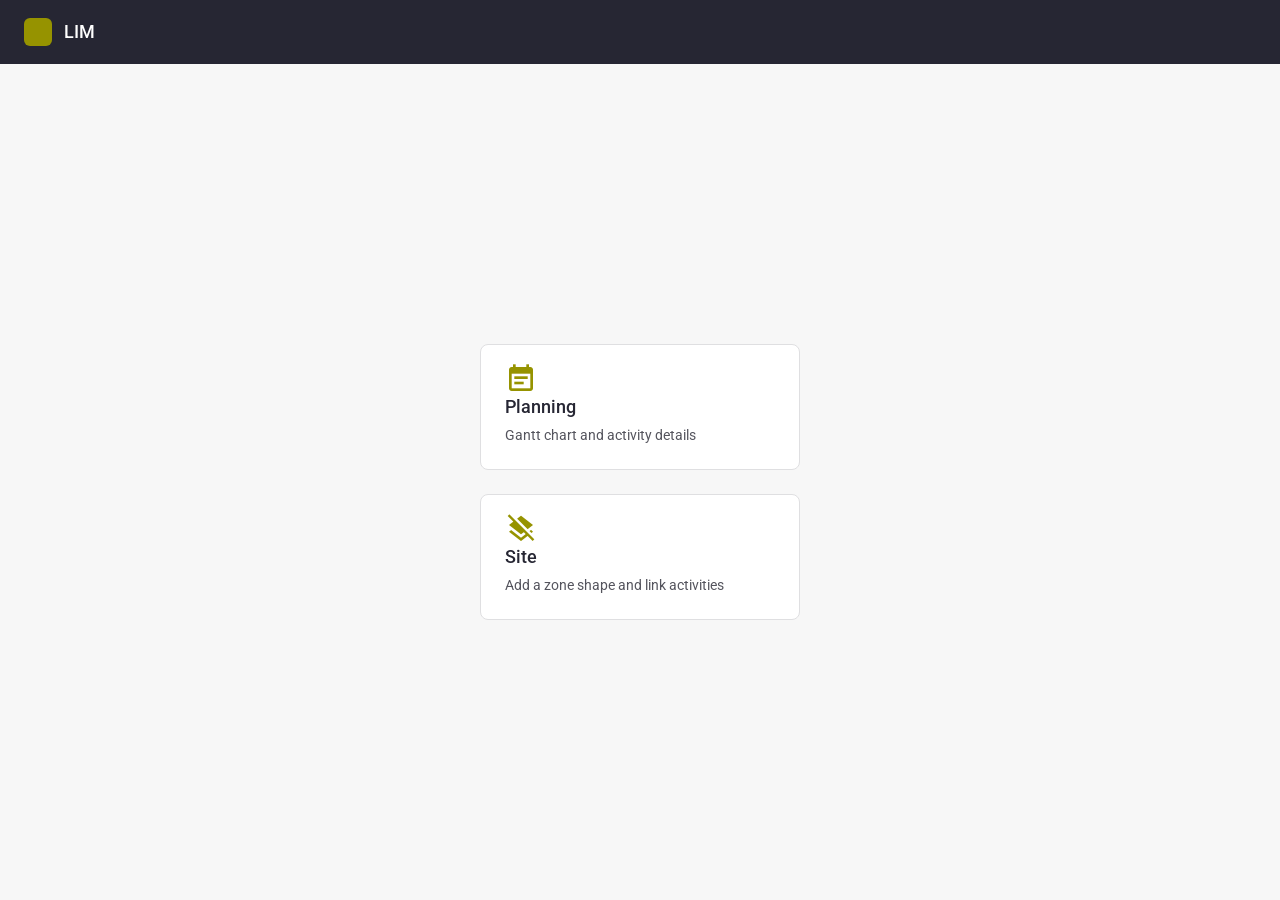
==== index.html @ f76fdde0 "LIM demos: Planning and Site under one Pages link Start page links planning/ and site/. publish.sh c" ====
<!doctype html>
<html lang="en">
<head>
<meta charset="utf-8">
<meta name="viewport" content="width=device-width, initial-scale=1">
<title>LIM Demos</title>
<link href="https://fonts.googleapis.com/css2?family=Roboto:wght@400;500&display=swap" rel="stylesheet">
<link href="https://fonts.googleapis.com/icon?family=Material+Icons" rel="stylesheet">
<style>
:root { --olive: #969300; --olive-50: #F5F5E6; --raisin: #262633; --t2: #54545D; --border: #DFDFE1; }
* { box-sizing: border-box; }
body { margin: 0; min-height: 100vh; font: 400 14px/20px Roboto, system-ui, sans-serif; color: var(--raisin); background: #F7F7F7; display: flex; flex-direction: column; }
header { height: 64px; background: var(--raisin); color: #fff; display: flex; align-items: center; padding: 0 24px; font-weight: 500; font-size: 18px; gap: 12px; }
header i { width: 28px; height: 28px; border-radius: 6px; background: var(--olive); }
main { flex: 1; display: grid; place-content: center; padding: 32px 16px; }
.cards { display: grid; grid-template-columns: repeat(auto-fit, minmax(260px, 320px)); gap: 24px; }
a.card { display: flex; flex-direction: column; gap: 8px; padding: 24px; background: #fff; border: 1px solid var(--border); border-radius: 8px; color: inherit; text-decoration: none; }
a.card:hover { border-color: var(--olive); background: var(--olive-50); }
.card .ms { font-family: 'Material Icons'; font-size: 32px; color: var(--olive); }
.card b { font-weight: 500; font-size: 18px; }
.card span { color: var(--t2); }
</style>
</head>
<body>
<header><i></i>LIM</header>
<main>
  <div class="cards">
    <a class="card" href="planning/"><span class="ms">event_note</span><b>Planning</b><span>Gantt chart and activity details</span></a>
    <a class="card" href="site/"><span class="ms">layers_clear</span><b>Site</b><span>Add a zone shape and link activities</span></a>
  </div>
</main>
</body>
</html>
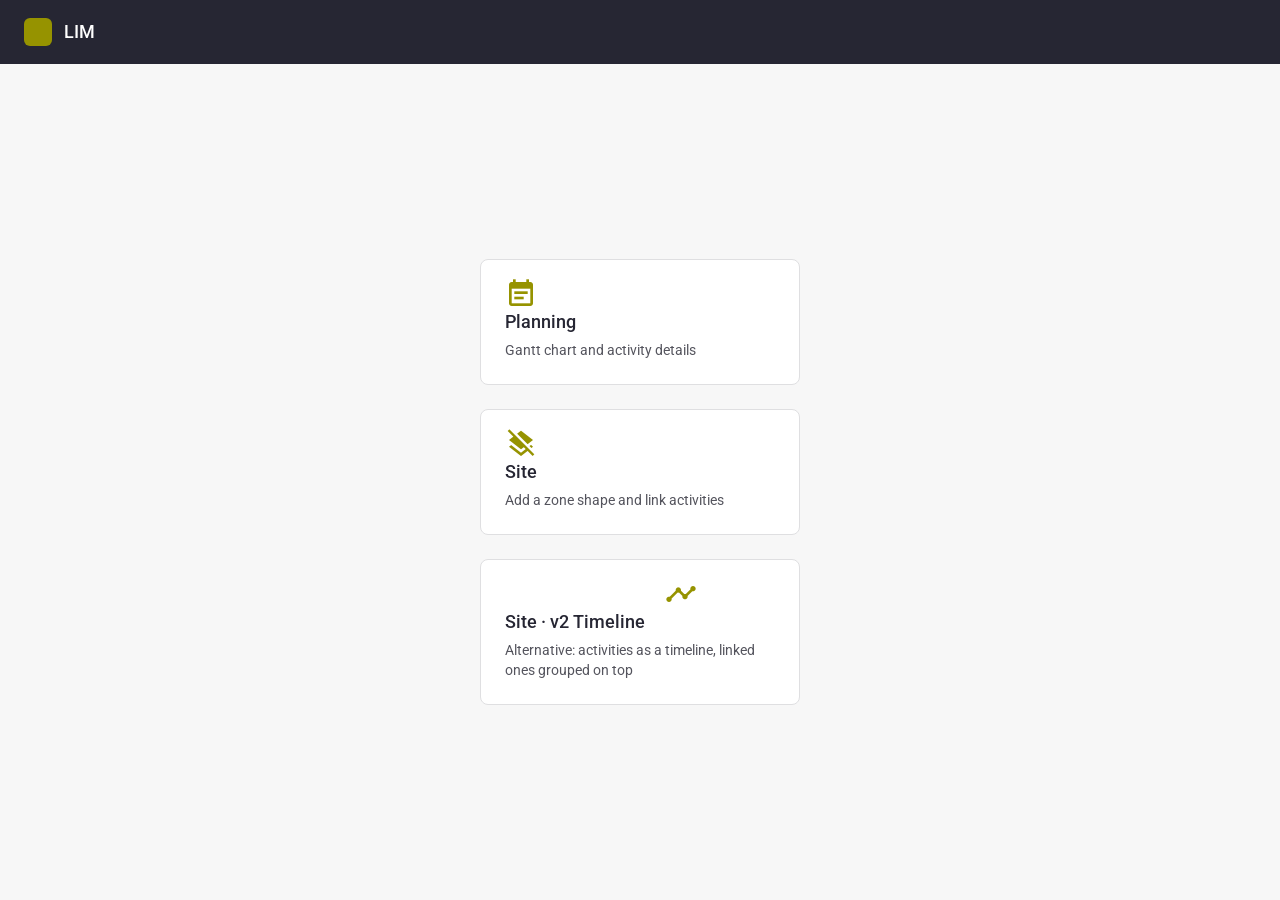
==== commit c8c96cbb: "Site v2 Timeline alternative (separate page); start page card Co-Authored-By: Claude Opus 5.5 <norep" ====
--- a/index.html
+++ b/index.html
@@ -4,6 +4,7 @@
 <meta charset="utf-8">
 <meta name="viewport" content="width=device-width, initial-scale=1">
 <title>LIM Demos</title>
+<link rel="icon" type="image/svg+xml" href="lim-logo.svg">
 <link href="https://fonts.googleapis.com/css2?family=Roboto:wght@400;500&display=swap" rel="stylesheet">
 <link href="https://fonts.googleapis.com/icon?family=Material+Icons" rel="stylesheet">
 <style>
@@ -25,8 +26,9 @@
 <header><i></i>LIM</header>
 <main>
   <div class="cards">
-    <a class="card" href="planning/"><span class="ms">event_note</span><b>Planning</b><span>Gantt chart and activity details</span></a>
+    <a class="card" href="planning/single-line.html"><span class="ms">event_note</span><b>Planning</b><span>Gantt chart and activity details</span></a>
     <a class="card" href="site/"><span class="ms">layers_clear</span><b>Site</b><span>Add a zone shape and link activities</span></a>
+    <a class="card" href="site/v2.html"><span class="ms">view_timeline</span><b>Site · v2 Timeline</b><span>Alternative: activities as a timeline, linked ones grouped on top</span></a>
   </div>
 </main>
 </body>
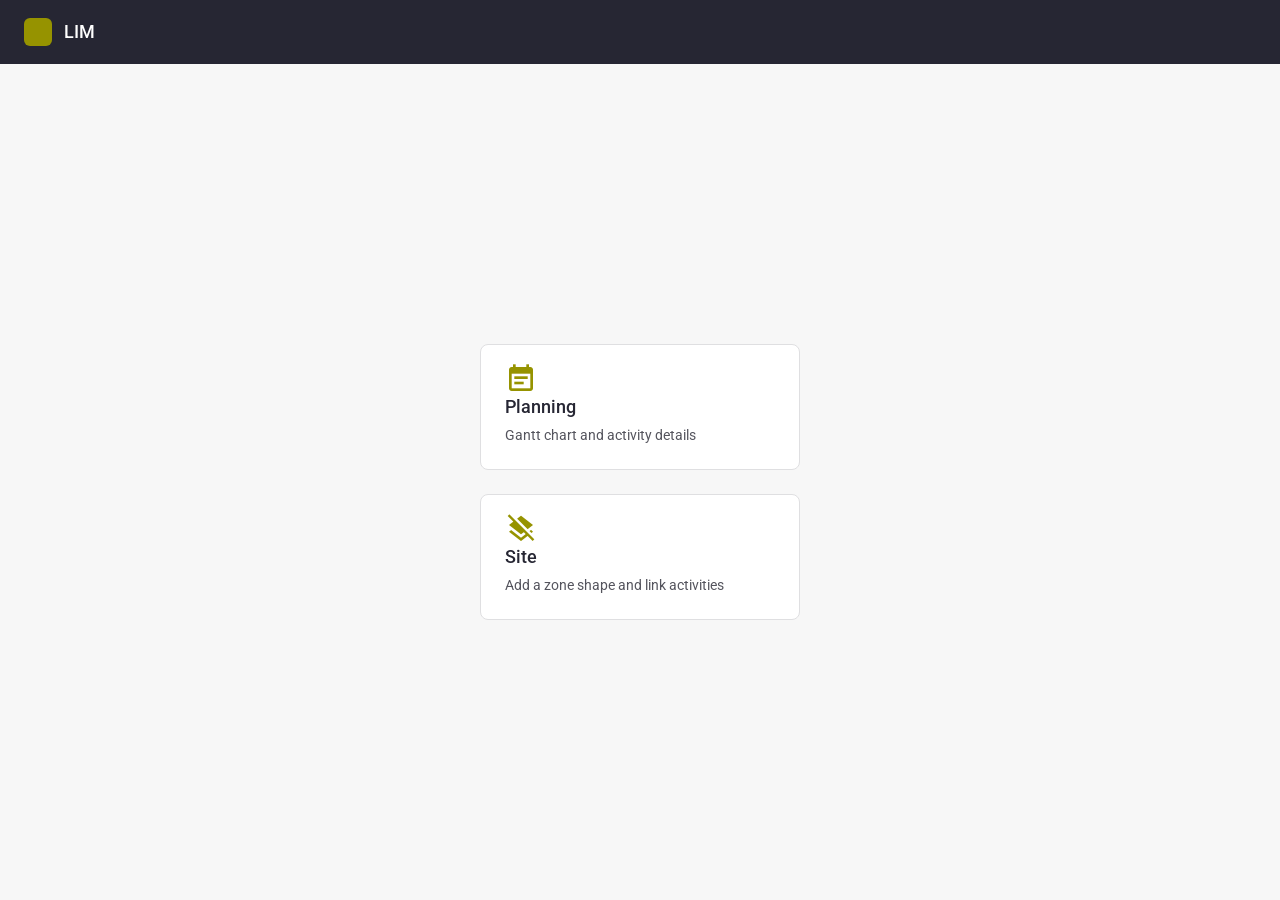
==== commit ef8756cf: "Site: grouped Link Activity list (linked first, collapsible), one-line names up to 360px, Duration +" ====
--- a/index.html
+++ b/index.html
@@ -28,7 +28,6 @@
   <div class="cards">
     <a class="card" href="planning/single-line.html"><span class="ms">event_note</span><b>Planning</b><span>Gantt chart and activity details</span></a>
     <a class="card" href="site/"><span class="ms">layers_clear</span><b>Site</b><span>Add a zone shape and link activities</span></a>
-    <a class="card" href="site/v2.html"><span class="ms">view_timeline</span><b>Site · v2 Timeline</b><span>Alternative: activities as a timeline, linked ones grouped on top</span></a>
   </div>
 </main>
 </body>
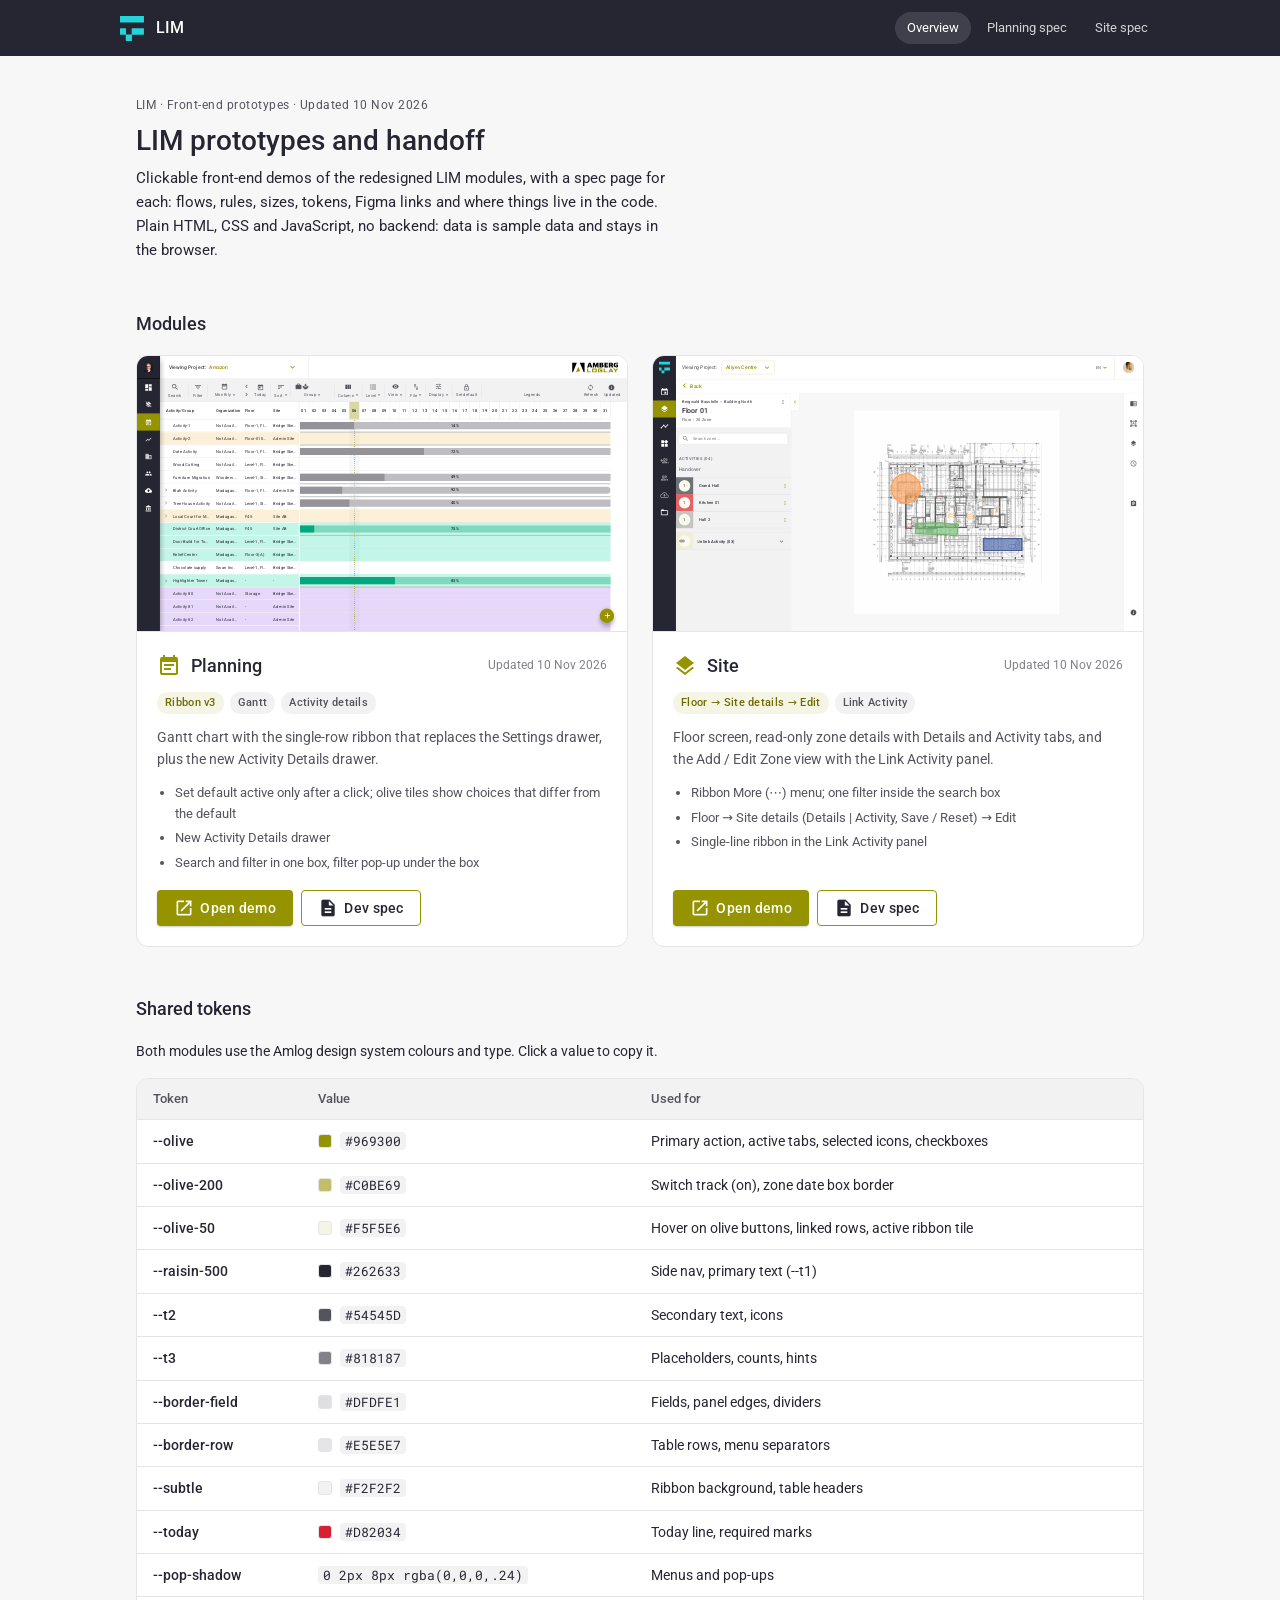
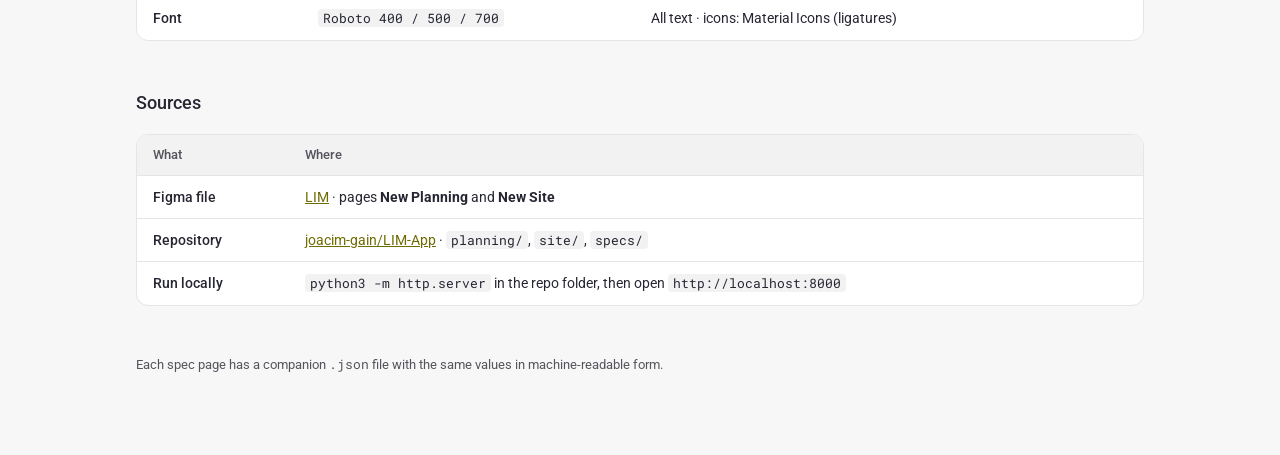
==== commit 41726a5a: "Landing: dev handoff hub + Planning and Site spec pages Co-Authored-By: Claude Opus 5.5 <noreply@ant" ====
--- a/index.html
+++ b/index.html
@@ -5,30 +5,95 @@
 <meta name="viewport" content="width=device-width, initial-scale=1">
 <title>LIM Demos</title>
 <link rel="icon" type="image/svg+xml" href="lim-logo.svg">
-<link href="https://fonts.googleapis.com/css2?family=Roboto:wght@400;500&display=swap" rel="stylesheet">
+<link href="https://fonts.googleapis.com/css2?family=Roboto:wght@400;500;700&family=Roboto+Mono&display=swap" rel="stylesheet">
 <link href="https://fonts.googleapis.com/icon?family=Material+Icons" rel="stylesheet">
-<style>
-:root { --olive: #969300; --olive-50: #F5F5E6; --raisin: #262633; --t2: #54545D; --border: #DFDFE1; }
-* { box-sizing: border-box; }
-body { margin: 0; min-height: 100vh; font: 400 14px/20px Roboto, system-ui, sans-serif; color: var(--raisin); background: #F7F7F7; display: flex; flex-direction: column; }
-header { height: 64px; background: var(--raisin); color: #fff; display: flex; align-items: center; padding: 0 24px; font-weight: 500; font-size: 18px; gap: 12px; }
-header i { width: 28px; height: 28px; border-radius: 6px; background: var(--olive); }
-main { flex: 1; display: grid; place-content: center; padding: 32px 16px; }
-.cards { display: grid; grid-template-columns: repeat(auto-fit, minmax(260px, 320px)); gap: 24px; }
-a.card { display: flex; flex-direction: column; gap: 8px; padding: 24px; background: #fff; border: 1px solid var(--border); border-radius: 8px; color: inherit; text-decoration: none; }
-a.card:hover { border-color: var(--olive); background: var(--olive-50); }
-.card .ms { font-family: 'Material Icons'; font-size: 32px; color: var(--olive); }
-.card b { font-weight: 500; font-size: 18px; }
-.card span { color: var(--t2); }
-</style>
+<link rel="stylesheet" href="specs/spec.css">
 </head>
 <body>
-<header><i></i>LIM</header>
-<main>
-  <div class="cards">
-    <a class="card" href="planning/single-line.html"><span class="ms">event_note</span><b>Planning</b><span>Gantt chart and activity details</span></a>
-    <a class="card" href="site/"><span class="ms">layers_clear</span><b>Site</b><span>Add a zone shape and link activities</span></a>
-  </div>
+<div class="bar"><img src="lim-logo.svg" alt=""><b>LIM</b>
+  <nav><a href="./" aria-current="page">Overview</a><a href="specs/planning.html">Planning spec</a><a href="specs/site.html">Site spec</a></nav>
+</div>
+<main class="page">
+  <header class="intro">
+    <span class="eyebrow">LIM · Front-end prototypes · Updated 10 Nov 2026</span>
+    <h1>LIM prototypes and handoff</h1>
+    <p class="lead">Clickable front-end demos of the redesigned LIM modules, with a spec page for each: flows, rules, sizes, tokens, Figma links and where things live in the code. Plain HTML, CSS and JavaScript, no backend: data is sample data and stays in the browser.</p>
+  </header>
+
+  <section aria-labelledby="mod-h">
+    <h2 id="mod-h">Modules</h2>
+    <div class="cards">
+      <article class="card">
+        <div class="shot" data-scale><iframe src="planning/single-line.html" title="Planning preview" width="1366" height="768" loading="lazy" tabindex="-1"></iframe></div>
+        <div class="body">
+          <div class="head"><span class="ms">event_note</span><b>Planning</b><time datetime="2026-11-10">Updated 10 Nov 2026</time></div>
+          <div class="tags"><span class="tag olive">Ribbon v3</span><span class="tag">Gantt</span><span class="tag">Activity details</span></div>
+          <p>Gantt chart with the single-row ribbon that replaces the Settings drawer, plus the new Activity Details drawer.</p>
+          <ul>
+            <li>Set default active only after a click; olive tiles show choices that differ from the default</li>
+            <li>New Activity Details drawer</li>
+            <li>Search and filter in one box, filter pop-up under the box</li>
+          </ul>
+          <div class="btns"><a class="btn primary" href="planning/single-line.html"><span class="ms">open_in_new</span>Open demo</a><a class="btn line" href="specs/planning.html"><span class="ms">description</span>Dev spec</a></div>
+        </div>
+      </article>
+      <article class="card">
+        <div class="shot" data-scale><iframe src="site/" title="Site preview" width="1366" height="768" loading="lazy" tabindex="-1"></iframe></div>
+        <div class="body">
+          <div class="head"><span class="ms">layers</span><b>Site</b><time datetime="2026-11-10">Updated 10 Nov 2026</time></div>
+          <div class="tags"><span class="tag olive">Floor → Site details → Edit</span><span class="tag">Link Activity</span></div>
+          <p>Floor screen, read-only zone details with Details and Activity tabs, and the Add / Edit Zone view with the Link Activity panel.</p>
+          <ul>
+            <li>Ribbon More (⋯) menu; one filter inside the search box</li>
+            <li>Floor → Site details (Details | Activity, Save / Reset) → Edit</li>
+            <li>Single-line ribbon in the Link Activity panel</li>
+          </ul>
+          <div class="btns"><a class="btn primary" href="site/"><span class="ms">open_in_new</span>Open demo</a><a class="btn line" href="specs/site.html"><span class="ms">description</span>Dev spec</a></div>
+        </div>
+      </article>
+    </div>
+  </section>
+
+  <section aria-labelledby="tok-h">
+    <h2 id="tok-h">Shared tokens</h2>
+    <p>Both modules use the Amlog design system colours and type. Click a value to copy it.</p>
+    <div class="table-wrap">
+      <table>
+        <thead><tr><th>Token</th><th>Value</th><th>Used for</th></tr></thead>
+        <tbody>
+          <tr><td>--olive</td><td><span class="swatch" style="background:#969300"></span><button class="copyv"><code>#969300</code></button></td><td>Primary action, active tabs, selected icons, checkboxes</td></tr>
+          <tr><td>--olive-200</td><td><span class="swatch" style="background:#C0BE69"></span><button class="copyv"><code>#C0BE69</code></button></td><td>Switch track (on), zone date box border</td></tr>
+          <tr><td>--olive-50</td><td><span class="swatch" style="background:#F5F5E6"></span><button class="copyv"><code>#F5F5E6</code></button></td><td>Hover on olive buttons, linked rows, active ribbon tile</td></tr>
+          <tr><td>--raisin-500</td><td><span class="swatch" style="background:#262633"></span><button class="copyv"><code>#262633</code></button></td><td>Side nav, primary text (--t1)</td></tr>
+          <tr><td>--t2</td><td><span class="swatch" style="background:#54545D"></span><button class="copyv"><code>#54545D</code></button></td><td>Secondary text, icons</td></tr>
+          <tr><td>--t3</td><td><span class="swatch" style="background:#818187"></span><button class="copyv"><code>#818187</code></button></td><td>Placeholders, counts, hints</td></tr>
+          <tr><td>--border-field</td><td><span class="swatch" style="background:#DFDFE1"></span><button class="copyv"><code>#DFDFE1</code></button></td><td>Fields, panel edges, dividers</td></tr>
+          <tr><td>--border-row</td><td><span class="swatch" style="background:#E5E5E7"></span><button class="copyv"><code>#E5E5E7</code></button></td><td>Table rows, menu separators</td></tr>
+          <tr><td>--subtle</td><td><span class="swatch" style="background:#F2F2F2"></span><button class="copyv"><code>#F2F2F2</code></button></td><td>Ribbon background, table headers</td></tr>
+          <tr><td>--today</td><td><span class="swatch" style="background:#D82034"></span><button class="copyv"><code>#D82034</code></button></td><td>Today line, required marks</td></tr>
+          <tr><td>--pop-shadow</td><td><button class="copyv"><code>0 2px 8px rgba(0,0,0,.24)</code></button></td><td>Menus and pop-ups</td></tr>
+          <tr><td>Font</td><td><button class="copyv"><code>Roboto 400 / 500 / 700</code></button></td><td>All text · icons: Material Icons (ligatures)</td></tr>
+        </tbody>
+      </table>
+    </div>
+  </section>
+
+  <section aria-labelledby="src-h">
+    <h2 id="src-h">Sources</h2>
+    <div class="table-wrap">
+      <table>
+        <thead><tr><th>What</th><th>Where</th></tr></thead>
+        <tbody>
+          <tr><td>Figma file</td><td><a href="https://www.figma.com/design/PPpA7P8JQ9CYNQ4LVlV8mR/LIM" target="_blank" rel="noopener">LIM</a> · pages <b>New Planning</b> and <b>New Site</b></td></tr>
+          <tr><td>Repository</td><td><a href="https://github.com/joacim-gain/LIM-App" target="_blank" rel="noopener">joacim-gain/LIM-App</a> · <code>planning/</code>, <code>site/</code>, <code>specs/</code></td></tr>
+          <tr><td>Run locally</td><td><code>python3 -m http.server</code> in the repo folder, then open <code>http://localhost:8000</code></td></tr>
+        </tbody>
+      </table>
+    </div>
+  </section>
+
+  <footer>Each spec page has a companion <code>.json</code> file with the same values in machine-readable form.</footer>
 </main>
+<script src="specs/spec.js"></script>
 </body>
 </html>
--- a/specs/spec.css
+++ b/specs/spec.css
@@ -0,0 +1,109 @@
+/* LIM handoff pages · layout after the Klax "Working Shimmer" spec, in LIM styling (Roboto, olive, raisin) */
+:root {
+  --olive: #969300; --olive-200: #C0BE69; --olive-50: #F5F5E6; --olive-ink: #6E6B00;
+  --raisin: #262633; --t1: #262633; --t2: #54545D; --t3: #818187;
+  --rule: #E5E5E7; --field: #DFDFE1; --subtle: #F2F2F2; --canvas: #F7F7F7; --surface: #FFFFFF;
+  --radius: 8px; --radius-card: 12px;
+  --mono: 'Roboto Mono', ui-monospace, SFMono-Regular, Menlo, monospace;
+  color-scheme: light;
+}
+* { box-sizing: border-box; }
+html { scroll-behavior: smooth; }
+body { margin: 0; background: var(--canvas); color: var(--t1); font: 400 14px/1.6 Roboto, system-ui, -apple-system, sans-serif; -webkit-font-smoothing: antialiased; }
+a { color: var(--olive-ink); }
+.ms { font-family: 'Material Icons'; font-weight: normal; font-style: normal; font-size: 20px; line-height: 1; display: inline-block; white-space: nowrap; font-feature-settings: 'liga'; vertical-align: -4px; }
+
+/* top bar (LIM) */
+.bar { height: 56px; background: var(--raisin); color: #fff; display: flex; align-items: center; gap: 12px; padding: 0 max(16px, calc((100vw - 1040px) / 2)); position: sticky; top: 0; z-index: 5; }
+.bar img { width: 24px; height: 25px; display: block; }
+.bar b { font-weight: 500; font-size: 16px; }
+.bar nav { margin-left: auto; display: flex; gap: 4px; }
+.bar nav a { color: #fff; text-decoration: none; font-size: 13px; padding: 6px 12px; border-radius: 16px; opacity: .8; }
+.bar nav a:hover, .bar nav a[aria-current="page"] { background: rgba(255,255,255,.12); opacity: 1; }
+
+.page { max-width: 1040px; margin: 0 auto; padding: 40px 16px 80px; display: flex; flex-direction: column; gap: 48px; }
+header.intro { display: flex; flex-direction: column; gap: 8px; }
+.eyebrow { font-size: 12px; color: var(--t2); letter-spacing: .04em; }
+h1 { margin: 0; font-size: 28px; font-weight: 500; line-height: 1.25; text-wrap: balance; }
+h2 { margin: 0; font-size: 18px; font-weight: 500; }
+h3 { margin: 0; font-size: 14px; font-weight: 500; }
+.lead { margin: 0; max-width: 68ch; color: var(--t1); font-size: 15px; }
+section { display: flex; flex-direction: column; gap: 16px; scroll-margin-top: 72px; }
+section > p { margin: 0; max-width: 70ch; }
+code, pre { font-family: var(--mono); font-size: 12.5px; }
+p code, td code, li code { background: var(--subtle); border-radius: 4px; padding: 1px 5px; }
+
+/* buttons */
+.btn { display: inline-flex; align-items: center; gap: 6px; height: 36px; padding: 0 16px; border-radius: 4px; font: 500 14px Roboto, sans-serif; letter-spacing: .3px; text-decoration: none; cursor: pointer; border: 1px solid transparent; }
+.btn.primary { background: var(--olive); color: #fff; box-shadow: 0 1px 2px rgba(0,0,0,.2); }
+.btn.primary:hover { background: #87850a; }
+.btn.line { border-color: var(--olive); color: var(--t1); background: #fff; }
+.btn.line:hover { background: var(--olive-50); }
+.btns { display: flex; flex-wrap: wrap; gap: 8px; }
+
+/* cards */
+.cards { display: grid; grid-template-columns: repeat(auto-fit, minmax(300px, 1fr)); gap: 24px; }
+.card { background: var(--surface); border: 1px solid var(--rule); border-radius: var(--radius-card); overflow: hidden; display: flex; flex-direction: column; }
+.card .shot { aspect-ratio: 16 / 9; background: var(--subtle); border-bottom: 1px solid var(--rule); position: relative; overflow: hidden; }
+.card .shot iframe { position: absolute; top: 0; left: 0; width: 1366px; height: 768px; border: 0; transform-origin: 0 0; pointer-events: none; }
+.card .body { padding: 20px; display: flex; flex-direction: column; gap: 12px; flex: 1; }
+.card .head { display: flex; align-items: center; gap: 10px; }
+.card .head .ms { color: var(--olive); font-size: 24px; }
+.card .head b { font-weight: 500; font-size: 18px; }
+.card .head time { margin-left: auto; font-size: 12px; color: var(--t3); }
+.card p { margin: 0; color: var(--t2); }
+.card ul { margin: 0; padding-left: 18px; color: var(--t2); font-size: 13px; display: flex; flex-direction: column; gap: 4px; }
+.card .btns { margin-top: auto; padding-top: 4px; }
+.tags { display: flex; flex-wrap: wrap; gap: 6px; }
+.tag { font-size: 11px; font-weight: 500; letter-spacing: .3px; padding: 2px 8px; border-radius: 10px; background: var(--subtle); color: var(--t2); }
+.tag.olive { background: var(--olive-50); color: var(--olive-ink); }
+
+/* live demo frame */
+.demo { background: var(--surface); border: 1px solid var(--rule); border-radius: var(--radius-card); overflow: hidden; }
+.demo-bar { display: flex; align-items: center; gap: 12px; padding: 10px 12px 10px 16px; border-bottom: 1px solid var(--rule); font-size: 12.5px; color: var(--t2); }
+.demo-bar .dots { display: flex; gap: 6px; } .demo-bar .dots i { width: 10px; height: 10px; border-radius: 50%; background: var(--field); }
+.demo-bar span.url { flex: 1; min-width: 0; overflow: hidden; text-overflow: ellipsis; white-space: nowrap; font-family: var(--mono); }
+.demo-stage { position: relative; height: 560px; background: var(--subtle); overflow: hidden; }
+.demo-stage iframe { position: absolute; top: 0; left: 0; width: 1366px; height: 800px; border: 0; transform-origin: 0 0; }
+.demo-note { margin: 0; padding: 10px 16px; font-size: 12.5px; color: var(--t2); border-top: 1px solid var(--rule); }
+
+/* tables, lists */
+.table-wrap { overflow-x: auto; border: 1px solid var(--rule); border-radius: var(--radius-card); background: var(--surface); }
+table { width: 100%; border-collapse: collapse; }
+th, td { text-align: left; vertical-align: top; padding: 10px 16px; border-bottom: 1px solid var(--rule); }
+tr:last-child td { border-bottom: 0; }
+th { font-weight: 500; font-size: 12.5px; color: var(--t2); background: var(--subtle); white-space: nowrap; }
+td:first-child { white-space: nowrap; color: var(--t1); font-weight: 500; }
+td a { white-space: nowrap; }
+.swatch { display: inline-block; width: 14px; height: 14px; border-radius: 3px; border: 1px solid var(--rule); vertical-align: -2px; margin-right: 8px; }
+.copyv { border: 0; background: none; padding: 0; font: inherit; cursor: pointer; color: inherit; }
+.copyv:hover code { background: var(--olive-50); }
+ul.plain { margin: 0; padding-left: 20px; display: flex; flex-direction: column; gap: 8px; max-width: 72ch; }
+ul.plain strong { font-weight: 500; }
+
+/* flow */
+.flow { display: grid; grid-template-columns: repeat(auto-fit, minmax(200px, 1fr)); gap: 12px; }
+.step { background: var(--surface); border: 1px solid var(--rule); border-radius: var(--radius-card); padding: 16px; display: flex; flex-direction: column; gap: 6px; position: relative; }
+.step .n { width: 24px; height: 24px; border-radius: 50%; background: var(--olive-50); color: var(--olive-ink); font-size: 12px; font-weight: 500; display: grid; place-items: center; }
+.step b { font-weight: 500; }
+.step span { color: var(--t2); font-size: 13px; }
+
+/* code */
+.code { position: relative; background: var(--surface); border: 1px solid var(--rule); border-radius: var(--radius-card); }
+.code pre { margin: 0; padding: 16px 20px; overflow-x: auto; line-height: 1.65; }
+.code-bar { display: flex; justify-content: space-between; align-items: center; padding: 8px 8px 8px 20px; border-bottom: 1px solid var(--rule); font-size: 12.5px; color: var(--t2); }
+.copy { border: 1px solid var(--rule); background: var(--surface); border-radius: 999px; padding: 4px 14px; font: 500 12.5px Roboto, sans-serif; color: var(--t1); cursor: pointer; }
+.copy:hover { background: var(--olive-50); }
+
+/* changelog */
+.log { list-style: none; margin: 0; padding: 0; border: 1px solid var(--rule); border-radius: var(--radius-card); background: var(--surface); }
+.log li { display: grid; grid-template-columns: 96px 72px 1fr; gap: 12px; padding: 10px 16px; border-bottom: 1px solid var(--rule); font-size: 13px; }
+.log li:last-child { border-bottom: 0; }
+.log time { color: var(--t3); font-variant-numeric: tabular-nums; }
+.toc { display: flex; flex-wrap: wrap; gap: 6px; }
+.toc a { font-size: 12.5px; text-decoration: none; padding: 4px 10px; border-radius: 14px; border: 1px solid var(--rule); background: #fff; color: var(--t2); }
+.toc a:hover { border-color: var(--olive); color: var(--olive-ink); }
+
+footer { color: var(--t2); font-size: 12.5px; }
+:focus-visible { outline: 2px solid var(--olive); outline-offset: 2px; }
+@media (max-width: 640px) { .log li { grid-template-columns: 1fr; gap: 2px; } .demo-stage { height: 360px; } }
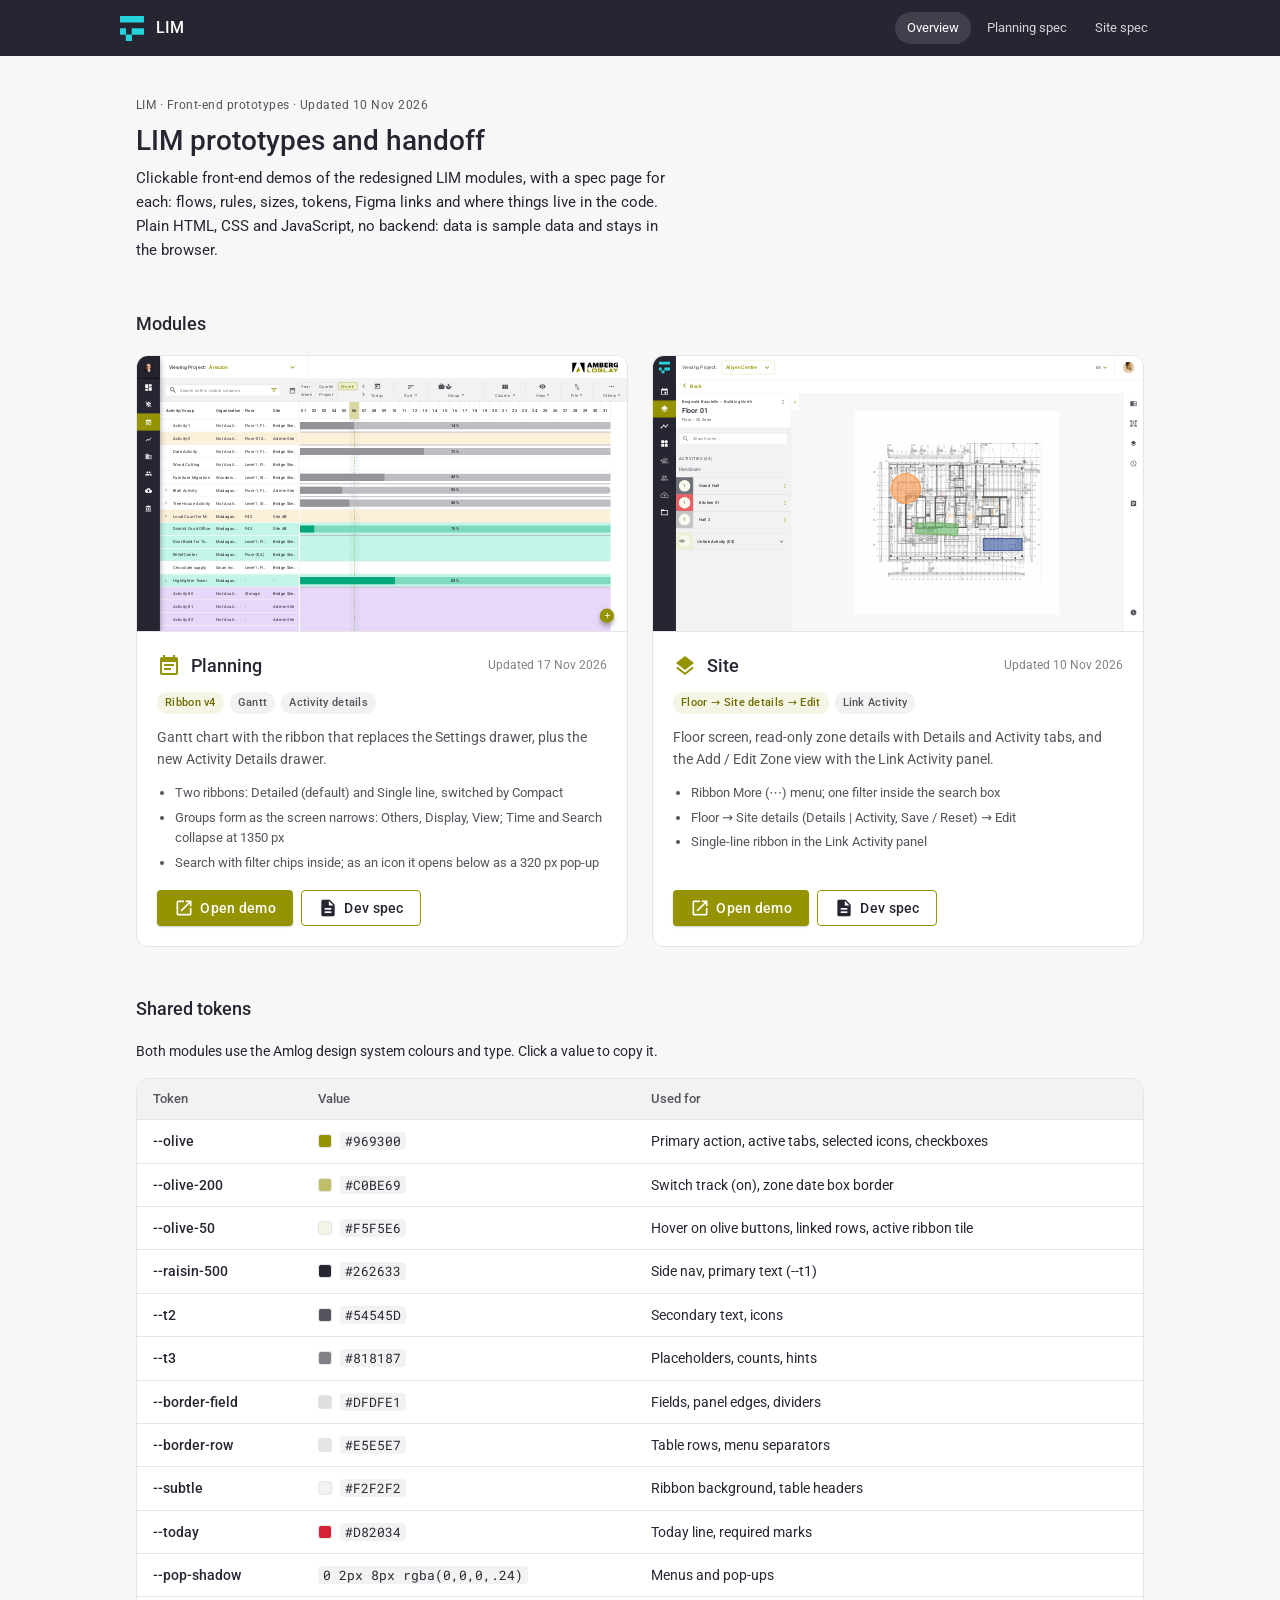
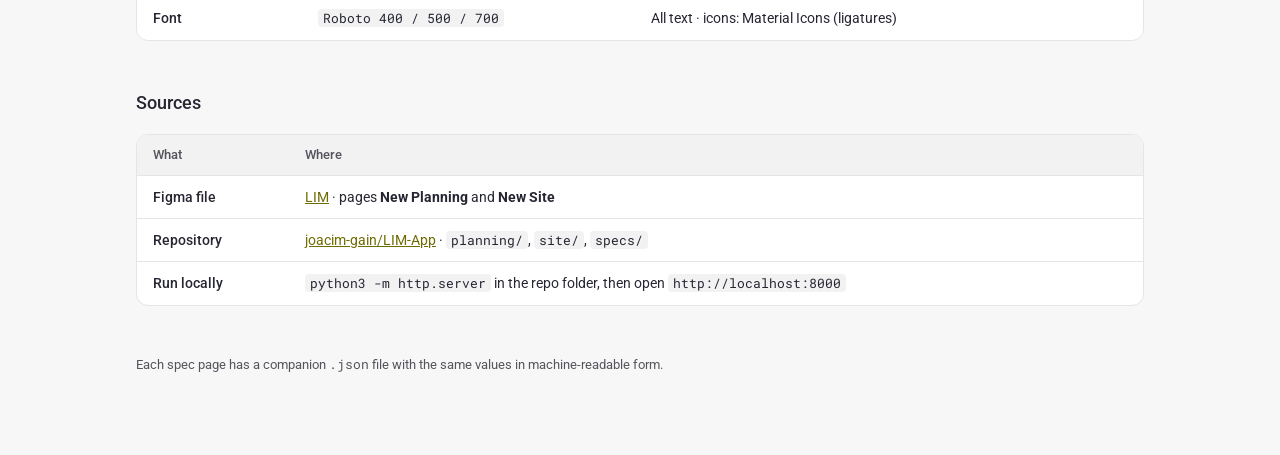
==== commit e7566010: "Planning: ribbon v4 (Detailed + Single line, groups Others / Display / View, 1350px collapse) Co-Aut" ====
--- a/index.html
+++ b/index.html
@@ -26,13 +26,13 @@
       <article class="card">
         <div class="shot" data-scale><iframe src="planning/single-line.html" title="Planning preview" width="1366" height="768" loading="lazy" tabindex="-1"></iframe></div>
         <div class="body">
-          <div class="head"><span class="ms">event_note</span><b>Planning</b><time datetime="2026-11-10">Updated 10 Nov 2026</time></div>
-          <div class="tags"><span class="tag olive">Ribbon v3</span><span class="tag">Gantt</span><span class="tag">Activity details</span></div>
-          <p>Gantt chart with the single-row ribbon that replaces the Settings drawer, plus the new Activity Details drawer.</p>
+          <div class="head"><span class="ms">event_note</span><b>Planning</b><time datetime="2026-11-17">Updated 17 Nov 2026</time></div>
+          <div class="tags"><span class="tag olive">Ribbon v4</span><span class="tag">Gantt</span><span class="tag">Activity details</span></div>
+          <p>Gantt chart with the ribbon that replaces the Settings drawer, plus the new Activity Details drawer.</p>
           <ul>
-            <li>Set default active only after a click; olive tiles show choices that differ from the default</li>
-            <li>New Activity Details drawer</li>
-            <li>Search and filter in one box, filter pop-up under the box</li>
+            <li>Two ribbons: Detailed (default) and Single line, switched by Compact</li>
+            <li>Groups form as the screen narrows: Others, Display, View; Time and Search collapse at 1350 px</li>
+            <li>Search with filter chips inside; as an icon it opens below as a 320 px pop-up</li>
           </ul>
           <div class="btns"><a class="btn primary" href="planning/single-line.html"><span class="ms">open_in_new</span>Open demo</a><a class="btn line" href="specs/planning.html"><span class="ms">description</span>Dev spec</a></div>
         </div>
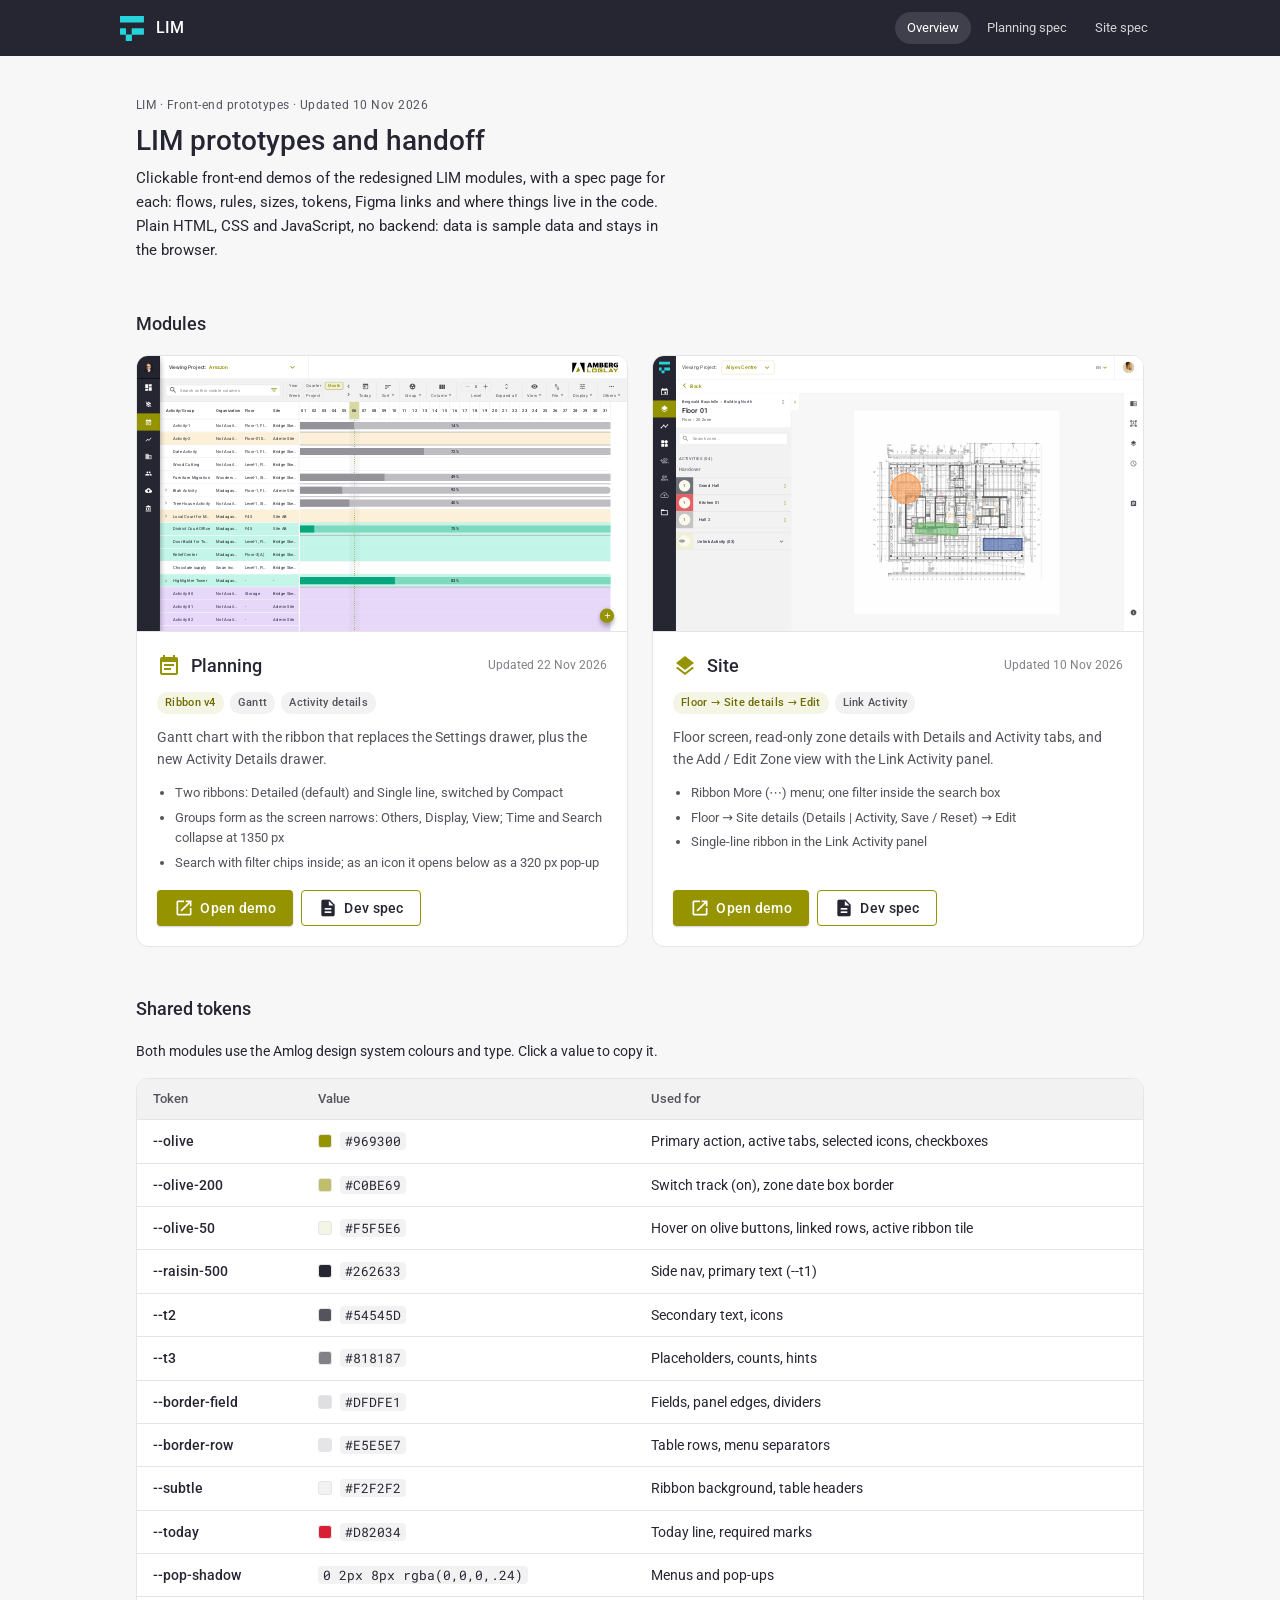
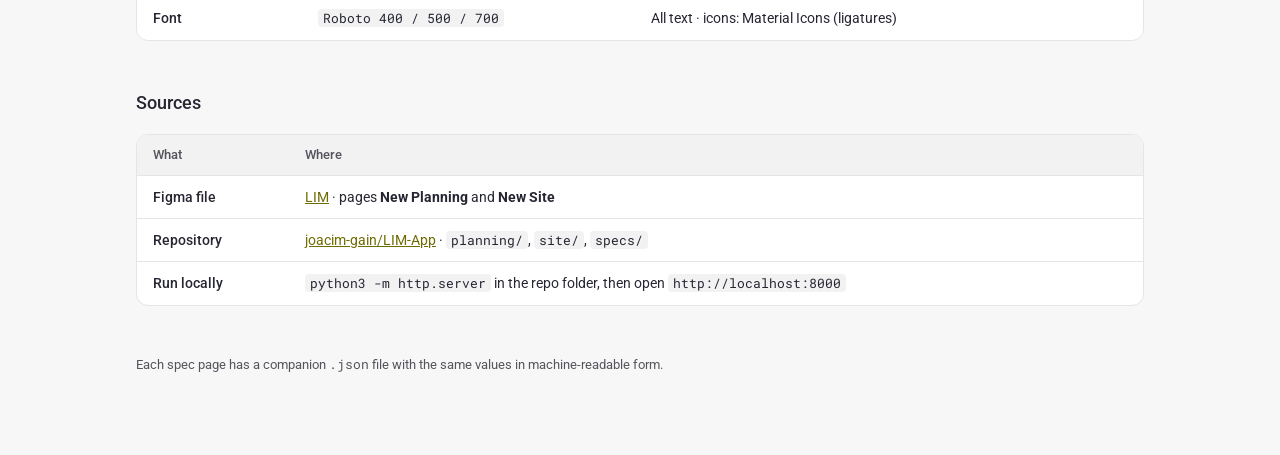
==== commit 38d701c8: "Planning: ribbon v5 (Figma update: dividers, titles, even gaps, pop-ups) + spec Co-Authored-By: Clau" ====
--- a/index.html
+++ b/index.html
@@ -26,7 +26,7 @@
       <article class="card">
         <div class="shot" data-scale><iframe src="planning/single-line.html" title="Planning preview" width="1366" height="768" loading="lazy" tabindex="-1"></iframe></div>
         <div class="body">
-          <div class="head"><span class="ms">event_note</span><b>Planning</b><time datetime="2026-11-17">Updated 17 Nov 2026</time></div>
+          <div class="head"><span class="ms">event_note</span><b>Planning</b><time datetime="2026-11-22">Updated 22 Nov 2026</time></div>
           <div class="tags"><span class="tag olive">Ribbon v4</span><span class="tag">Gantt</span><span class="tag">Activity details</span></div>
           <p>Gantt chart with the ribbon that replaces the Settings drawer, plus the new Activity Details drawer.</p>
           <ul>
